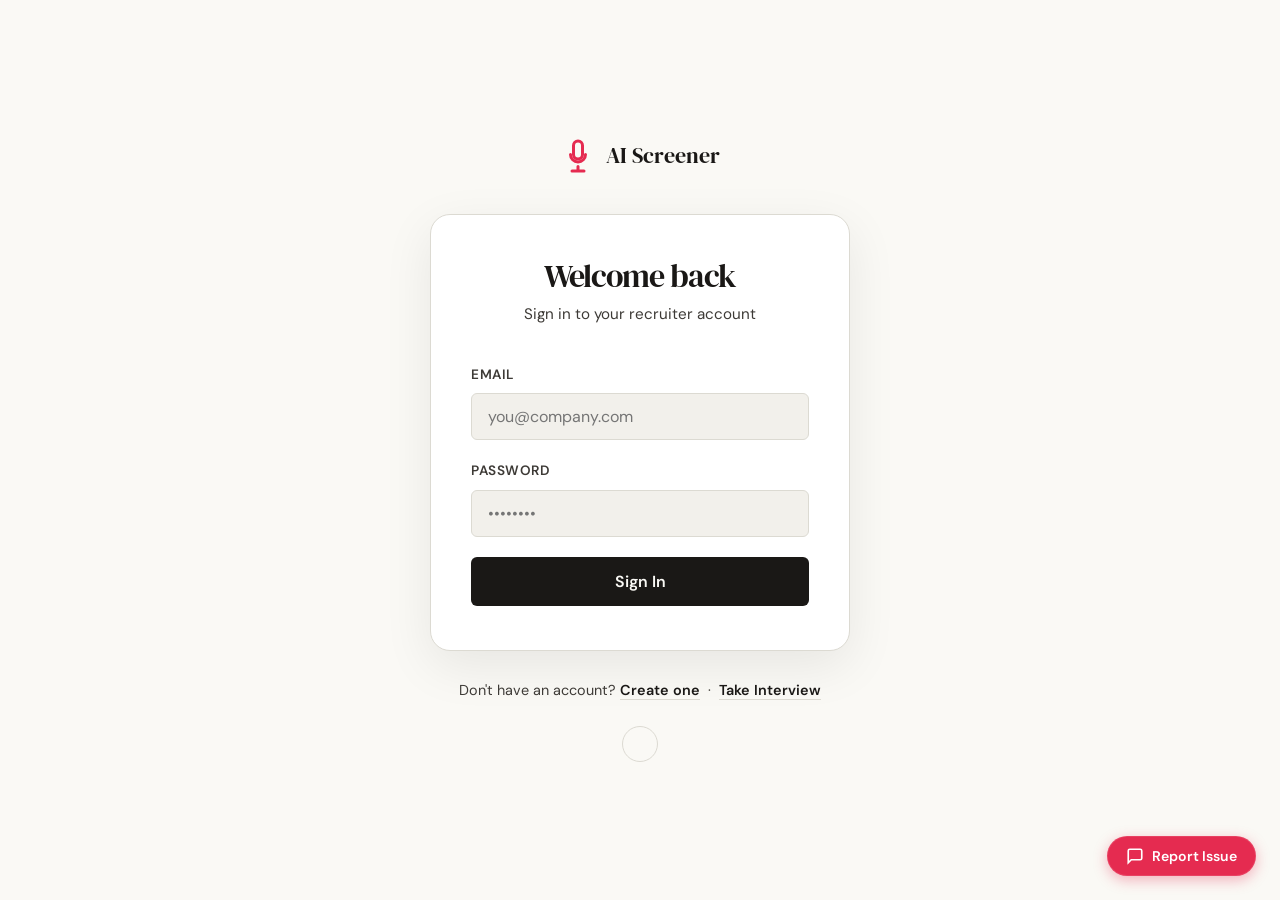
==== frontend/admin.html @ 0b4bb424 "Implement superuser admin panel, global feedback reporting system, conditional nav links, and update" ====
<!DOCTYPE html>
<html lang="en">
<head>
  <meta charset="UTF-8" />
  <meta name="viewport" content="width=device-width, initial-scale=1.0" />
  <title>System Admin Panel — AI Candidate Screener</title>
  <meta name="description" content="Overview of recruiter metrics, candidate registrations, and system feedback." />
  <link rel="preconnect" href="https://fonts.googleapis.com">
  <link rel="preconnect" href="https://fonts.gstatic.com" crossorigin>
  <link href="https://fonts.googleapis.com/css2?family=DM+Serif+Display:ital@0;1&family=DM+Sans:wght@400;500;600&display=swap" rel="stylesheet">
  <link rel="stylesheet" href="style.css" />
  <script src="js/theme.js"></script>
  <script src="js/auth.js"></script>
  <style>
    .page { position: relative; z-index: 1; min-height: 100vh; }

    /* NAV */
    .nav {
      display: flex; align-items: center; justify-content: space-between;
      padding: 1.25rem 2rem; border-bottom: 1px solid var(--border);
      background: var(--paper);
      position: sticky; top: 0; z-index: 100;
    }
    .nav-left { display: flex; align-items: center; gap: 12px; }
    .nav-logo-icon { width: 28px; height: 28px; color: var(--accent); }
    .nav-logo-icon svg { width: 100%; height: 100%; stroke-width: 2px; }
    .nav-text { font-family: var(--font-display); font-size: 1.25rem; color: var(--ink); line-height: 1; margin-bottom: 2px; }
    .nav-sub  { font-size: 0.70rem; color: var(--ink-soft); text-transform: uppercase; letter-spacing: 0.05em; font-weight: 600; }
    .nav-user { font-size: 0.88rem; font-weight: 500; color: var(--ink-soft); }

    /* MAIN */
    main { max-width: 1100px; margin: 0 auto; padding: 48px 24px 80px; }

    /* PAGE HEADER */
    .page-header {
      display: flex; align-items: flex-end; justify-content: space-between; margin-bottom: 36px; flex-wrap: wrap; gap: 16px;
    }
    .page-header h1 { margin-bottom: 4px; }
    .page-header p { font-size: 1rem; color: var(--ink-soft); }

    /* ANALYTICS GRID */
    .stats-row {
      display: grid; grid-template-columns: repeat(3, 1fr); gap: 20px; margin-bottom: 36px;
    }
    .stat-card { padding: 28px 24px; border: 1px solid var(--border); box-shadow: var(--shadow-card); background: var(--paper-card); }
    .stat-label { font-size: 0.72rem; font-weight: 600; text-transform: uppercase; letter-spacing: 0.05em; color: var(--ink-muted); margin-bottom: 8px; }
    .stat-value { font-family: var(--font-display); font-size: 2.6rem; line-height: 1; color: var(--ink); }
    .stat-sub   { font-size: 0.82rem; color: var(--ink-soft); margin-top: 8px; font-weight: 500; }

    /* TABLES & SECTIONS */
    .section-title {
      font-family: var(--font-display); font-size: 1.6rem; color: var(--ink); margin-bottom: 20px;
    }
    .table-card { overflow: hidden; background: var(--paper-card); border: 1px solid var(--border); box-shadow: var(--shadow-card); border-radius: var(--radius-md); margin-bottom: 40px; }
    
    .table-header {
      display: flex; align-items: center; justify-content: space-between;
      padding: 24px 28px; border-bottom: 1px solid var(--border);
    }
    .table-header h2 { font-size: 1.2rem; font-weight: 600; margin: 0; }
    .table-count { font-size: 0.85rem; font-weight: 500; color: var(--ink-muted); }

    .admin-table { width: 100%; border-collapse: collapse; }
    .admin-table th {
      padding: 14px 28px; text-align: left; font-size: 0.72rem; font-weight: 600;
      text-transform: uppercase; letter-spacing: 0.05em; color: var(--ink-soft);
      border-bottom: 1px solid var(--border-soft); background: var(--paper-warm);
    }
    .admin-table td {
      padding: 16px 28px; font-size: 0.95rem; color: var(--ink);
      border-bottom: 1px solid var(--border-soft);
      vertical-align: middle;
    }
    .admin-table tr:hover td { background: var(--paper-warm); }
    .admin-table tr:last-child td { border-bottom: none; }

    /* Auth loading overlay */
    #auth-loading {
      position: fixed; inset: 0; background: var(--paper);
      display: flex; align-items: center; justify-content: center;
      z-index: 999;
    }
    .auth-spinner {
      width: 40px; height: 40px; border-radius: 50%;
      border: 2px solid var(--border);
      border-top-color: var(--accent);
      animation: spin 0.8s linear infinite;
    }
  </style>
</head>
<body>
<div id="auth-loading"><div class="auth-spinner"></div></div>
<div class="page" id="main-page" style="display:none">

  <!-- NAV -->
  <nav class="nav">
    <div class="nav-left">
      <div class="nav-logo-icon">
        <svg viewBox="0 0 24 24" fill="none" class="icon"><path d="M12 14c1.66 0 3-1.34 3-3V5c0-1.66-1.34-3-3-3S9 3.34 9 5v6c0 1.66 1.34 3 3 3z"/><path d="M17 11c0 2.76-2.24 5-5 5s-5-2.24-5-5M12 19v3M8 22h8"/></svg>
      </div>
      <div>
        <div class="nav-text">AI Screener</div>
        <div class="nav-sub">System Owner Admin</div>
      </div>
    </div>
    <div style="display:flex; align-items:center; gap:16px;">
      <span class="nav-user" id="nav-user-name"></span>
      <a href="dashboard.html" class="btn btn-ghost" style="padding:10px 16px; font-size:0.85rem; font-weight:600; text-decoration:none;">Dashboard</a>
      <a href="candidates.html" class="btn btn-ghost" style="padding:10px 16px; font-size:0.85rem; font-weight:600; text-decoration:none;">Candidates</a>
      <a href="admin.html" class="btn btn-ghost" style="padding:10px 16px; font-size:0.85rem; font-weight:600; text-decoration:none; border-bottom: 2px solid var(--accent); border-radius: 0;">Admin Panel</a>
      <button onclick="logout()" class="btn btn-ghost" style="padding:10px 16px; font-size:0.85rem; display:flex; align-items:center; gap:6px;" title="Sign out">
        <svg viewBox="0 0 24 24" fill="none" class="icon" style="width:16px;height:16px;"><path d="M9 21H5a2 2 0 0 1-2-2V5a2 2 0 0 1 2-2h4"/><polyline points="16 17 21 12 16 7"/><line x1="21" y1="12" x2="9" y2="12"/></svg>
        Logout
      </button>
      <button class="theme-toggle-btn" onclick="toggleTheme()" title="Toggle Theme">
        <svg viewBox="0 0 24 24" fill="none" class="icon theme-toggle-icon"></svg>
      </button>
    </div>
  </nav>

  <main>
    <!-- Page Header -->
    <div class="page-header animate-fadeIn">
      <div>
        <h1 class="font-display">System Overview</h1>
        <p>Global analytics, recruiter client tracking, and bug/feedback resolution</p>
      </div>
    </div>

    <!-- Analytics Stats -->
    <div class="stats-row" id="stats-row">
      <div class="card stat-card animate-fadeIn">
        <div class="stat-label">Total Recruiter Clients</div>
        <div class="stat-value" id="stat-recruiters">—</div>
        <div class="stat-sub">SaaS Registrations</div>
      </div>
      <div class="card stat-card animate-fadeIn" style="animation-delay:0.1s">
        <div class="stat-label">Total Candidate Users</div>
        <div class="stat-value" id="stat-candidates">—</div>
        <div class="stat-sub">Generated Accounts</div>
      </div>
      <div class="card stat-card animate-fadeIn" style="animation-delay:0.2s">
        <div class="stat-label">Total Conducted Interviews</div>
        <div class="stat-value" id="stat-sessions">—</div>
        <div class="stat-sub">Conversational Sessions</div>
      </div>
    </div>

    <!-- Recruiter Metrics Section -->
    <div class="section-title animate-fadeIn" style="animation-delay: 0.3s;">Registered Recruiters &amp; Usage</div>
    <div class="card table-card animate-fadeIn" style="animation-delay:0.3s">
      <div class="table-header">
        <h2>Recruiter Accounts</h2>
        <span id="recruiter-count" class="table-count">0 registered</span>
      </div>
      <div id="recruiter-table-body">
        <div style="padding:40px; text-align:center;"><div class="auth-spinner" style="margin:auto; width:30px; height:30px;"></div></div>
      </div>
    </div>

    <!-- Feedback/Issues Section -->
    <div class="section-title animate-fadeIn" style="animation-delay: 0.4s;">Submitted Issues &amp; Feedback</div>
    <div class="card table-card animate-fadeIn" style="animation-delay:0.4s">
      <div class="table-header">
        <h2>Bugs &amp; Feature Feedback</h2>
        <span id="issues-count" class="table-count">0 reports</span>
      </div>
      <div id="issues-table-body">
        <div style="padding:40px; text-align:center;"><div class="auth-spinner" style="margin:auto; width:30px; height:30px;"></div></div>
      </div>
    </div>

  </main>
</div>

<script>
let currentUser = null;

async function initAdmin() {
  try {
    currentUser = await checkAuth();
    if (!currentUser.is_superuser) {
      // Access Denied for standard recruiters and candidates
      document.body.innerHTML = `
        <div style="min-height: 100vh; display: flex; align-items: center; justify-content: center; background: var(--paper); font-family: var(--font-body); padding: 20px;">
          <div style="max-width: 400px; text-align: center;">
            <h1 class="font-display" style="color: var(--danger); font-size: 2rem; margin-bottom: 12px;">Access Denied</h1>
            <p style="color: var(--ink-soft); margin-bottom: 24px;">Only the system owner (superuser) is authorized to view the admin control panel.</p>
            <a href="dashboard.html" class="btn btn-primary" style="text-decoration:none;">Go to Recruiter Dashboard</a>
          </div>
        </div>
      `;
      return;
    }
    const nameEl = document.getElementById('nav-user-name');
    if (nameEl && currentUser.full_name) {
      nameEl.textContent = currentUser.full_name;
    }
    document.getElementById('auth-loading').style.display = 'none';
    document.getElementById('main-page').style.display = 'block';

    // Load metrics and reports
    loadRecruiterMetrics();
    loadIssueReports();
  } catch (e) {
    window.location.href = 'login.html';
  }
}

function authFetch(url, options = {}) {
  const token = getToken();
  return fetch(url, {
    ...options,
    headers: {
      'Content-Type': 'application/json',
      ...(token ? { 'Authorization': `Bearer ${token}` } : {}),
      ...(options.headers || {}),
    },
  });
}

// Load recruiter list and metrics
async function loadRecruiterMetrics() {
  try {
    const res = await authFetch('/api/admin/stats');
    if (res.status === 401 || res.status === 403) { window.location.href = 'login.html'; return; }
    const data = await res.json();
    const recruiters = data.recruiters || [];

    // Sum overall analytics
    const totalRecruiters = recruiters.length;
    const totalCandidates = recruiters.reduce((sum, r) => sum + r.candidate_count, 0);
    const totalSessions = recruiters.reduce((sum, r) => sum + r.session_count, 0);

    document.getElementById('stat-recruiters').textContent = totalRecruiters;
    document.getElementById('stat-candidates').textContent = totalCandidates;
    document.getElementById('stat-sessions').textContent    = totalSessions;
    document.getElementById('recruiter-count').textContent   = `${totalRecruiters} recruiter${totalRecruiters !== 1 ? 's' : ''}`;

    const tableContainer = document.getElementById('recruiter-table-body');
    if (recruiters.length === 0) {
      tableContainer.innerHTML = `<div style="padding:40px; text-align:center; color:var(--ink-muted);">No registered recruiters found.</div>`;
      return;
    }

    const table = document.createElement('table');
    table.className = 'admin-table';
    table.innerHTML = `
      <thead>
        <tr>
          <th>Recruiter Name</th>
          <th>Company</th>
          <th>Candidate Accounts</th>
          <th>Conducted Interviews</th>
          <th>Date Joined</th>
        </tr>
      </thead>
      <tbody></tbody>`;

    const tbody = table.querySelector('tbody');
    recruiters.forEach(r => {
      const dateStr = r.created_at ? new Date(r.created_at).toLocaleDateString('en-GB', { day:'numeric', month:'short', year:'numeric' }) : '—';
      const tr = document.createElement('tr');
      tr.innerHTML = `
        <td>
          <div style="font-weight:600; color:var(--ink);">${escapeHtml(r.full_name)}</div>
          <div style="font-size:0.8rem; color:var(--ink-muted); margin-top:2px;">${escapeHtml(r.email)}</div>
        </td>
        <td><span class="pw-badge" style="font-family:inherit; font-size:inherit; font-weight:500;">${escapeHtml(r.company_name || '—')}</span></td>
        <td><strong style="color:var(--ink); font-size:1.05rem;">${r.candidate_count}</strong></td>
        <td><strong style="color:var(--ink); font-size:1.05rem;">${r.session_count}</strong></td>
        <td style="font-size:0.88rem; color:var(--ink-muted);">${dateStr}</td>
      `;
      tbody.appendChild(tr);
    });

    tableContainer.innerHTML = '';
    tableContainer.appendChild(table);
  } catch (err) {
    console.error(err);
    document.getElementById('recruiter-table-body').innerHTML = `<p style="padding:20px; color:var(--danger);">Failed to load recruiter usage statistics.</p>`;
  }
}

// Load issue reports/feedback
async function loadIssueReports() {
  try {
    const res = await authFetch('/api/admin/issues');
    if (!res.ok) throw new Error('Failed to load issues');
    const data = await res.json();
    const issues = data.issues || [];

    document.getElementById('issues-count').textContent = `${issues.length} report${issues.length !== 1 ? 's' : ''}`;

    const tableContainer = document.getElementById('issues-table-body');
    if (issues.length === 0) {
      tableContainer.innerHTML = `<div style="padding:40px; text-align:center; color:var(--ink-muted);">No issue reports or feedback submitted yet.</div>`;
      return;
    }

    const table = document.createElement('table');
    table.className = 'admin-table';
    table.innerHTML = `
      <thead>
        <tr>
          <th>Reporter</th>
          <th>Role</th>
          <th>Description &amp; Feedback</th>
          <th>Status</th>
          <th style="text-align:right">Action</th>
        </tr>
      </thead>
      <tbody></tbody>`;

    const tbody = table.querySelector('tbody');
    issues.forEach(i => {
      const dateStr = i.created_at ? new Date(i.created_at).toLocaleDateString('en-GB', { day:'numeric', month:'short', hour:'2-digit', minute:'2-digit' }) : '—';
      const tr = document.createElement('tr');
      
      const roleBadge = i.role === 'recruiter' 
        ? `<span class="badge badge-purple">Recruiter</span>`
        : `<span class="badge badge-grey">Candidate</span>`;
      
      const statusBadge = i.status === 'resolved'
        ? `<span class="badge badge-green">✓ Resolved</span>`
        : i.status === 'in_progress'
        ? `<span class="badge badge-amber">⚠ In Progress</span>`
        : `<span class="badge badge-amber" style="background:rgba(229, 43, 80, 0.1); color:var(--accent); border-color:rgba(229, 43, 80, 0.2);">● Open</span>`;

      const actions = i.status === 'resolved'
        ? `<span style="font-size:0.85rem; color:var(--ink-muted); font-weight:600;">Resolved</span>`
        : `
          <div style="display:flex; justify-content:flex-end; gap:8px;">
            ${i.status === 'open' ? `<button onclick="updateIssue('${i.id}', 'in_progress')" class="btn btn-ghost" style="padding:4px 8px; font-size:0.75rem;">Set Progress</button>` : ''}
            <button onclick="updateIssue('${i.id}', 'resolved')" class="btn btn-primary" style="padding:4px 8px; font-size:0.75rem; background:var(--accent-green);">Resolve</button>
          </div>
        `;

      tr.innerHTML = `
        <td>
          <div style="font-weight:600; color:var(--ink);">${escapeHtml(i.reporter_name || 'Anonymous')}</div>
          <div style="font-size:0.78rem; color:var(--ink-muted); margin-top:2px;">${escapeHtml(i.reporter_email || '—')}</div>
          <div style="font-size:0.72rem; color:var(--ink-faint); margin-top:2px;">${dateStr}</div>
        </td>
        <td>${roleBadge}</td>
        <td style="max-width:320px; font-size:0.9rem; line-height:1.5; color:var(--ink-soft); word-break:break-word;">${escapeHtml(i.description)}</td>
        <td>${statusBadge}</td>
        <td style="text-align:right">${actions}</td>
      `;
      tbody.appendChild(tr);
    });

    tableContainer.innerHTML = '';
    tableContainer.appendChild(table);
  } catch (err) {
    console.error(err);
    document.getElementById('issues-table-body').innerHTML = `<p style="padding:20px; color:var(--danger);">Failed to load reported feedback.</p>`;
  }
}

// Update issue status
async function updateIssue(id, status) {
  try {
    const res = await authFetch(`/api/admin/issues/${id}/status`, {
      method: 'POST',
      body: JSON.stringify({ status })
    });
    if (!res.ok) throw new Error('Status update failed');
    loadIssueReports();
  } catch (err) {
    alert('Failed to update issue status: ' + err.message);
  }
}

function escapeHtml(text) {
  return (text || '').replace(/&/g,'&amp;').replace(/</g,'&lt;').replace(/>/g,'&gt;');
}

// Boot
initAdmin();
</script>
<script src="js/feedback.js"></script>
</body>
</html>
---- frontend/style.css ----
/* ============================================================
   AI Candidate Screener — Editorial Parchment Theme
   Premium, Minimal, Elegant Design
   ============================================================ */

/* --- CSS Variables --- */
:root {
  /* Colors - Light Mode / "Editorial Parchment" Default */
  --ink: #1a1816;
  --ink-soft: #3d3a36;
  --ink-muted: #6b6357;
  --ink-faint: #9a9088;
  --paper: #faf9f5;
  --paper-warm: #f2f0eb;
  --paper-card: #ffffff; /* Brightened slightly for premium contrast against paper */
  --accent: #E52b50;
  --accent-light: #fdecea;
  --danger: #c0392b;
  --danger-light: #fdecea;
  --border: #dcdad2;
  --border-soft: #e8e6df;
  
  --accent-green: #2B7A50;
  --accent-amber: #B87333;

  /* Fonts */
  --font-display: 'DM Serif Display', Georgia, serif;
  --font-body: 'DM Sans', -apple-system, blinkmacsystemfont, system-ui, sans-serif;

  /* Sizing */
  --max-width: 1200px;
  --auth-width: 440px;

  /* Spacing */
  --radius-sm: 6px;
  --radius-md: 12px;
  --radius-lg: 20px;
  --radius-full: 9999px;

  /* Shadows - Elegant & Soft */
  --shadow-card: 0 10px 40px rgba(0, 0, 0, 0.04);
  --shadow-hover: 0 15px 50px rgba(0, 0, 0, 0.08);

  --transition: all 0.3s cubic-bezier(0.25, 0.8, 0.25, 1);
}

html[data-theme="dark"] {
  /* Colors - Dark Mode / "Midnight Parchment" */
  --ink: #e6e4dd;
  --ink-soft: #d4d1ca;
  --ink-muted: #a3a099;
  --ink-faint: #7a7670;
  --paper: #1c1b19;
  --paper-warm: #282624;
  --paper-card: #22201e;
  --accent: #E52b50;
  --accent-light: #5a2d3a;
  --danger: #e74c3c;
  --danger-light: #5a2420;
  --border: #3d3a36;
  --border-soft: #4a4540;
  
  --accent-green: #3ab575;
  --accent-amber: #d99341;
  
  --shadow-card: 0 10px 40px rgba(0, 0, 0, 0.2);
  --shadow-hover: 0 15px 50px rgba(0, 0, 0, 0.3);
}

/* Theme Toggle Button */
.theme-toggle-btn {
  background: transparent;
  border: 1px solid var(--border);
  color: var(--ink);
  width: 36px;
  height: 36px;
  border-radius: 50%;
  display: flex;
  align-items: center;
  justify-content: center;
  cursor: pointer;
  transition: var(--transition);
}
.theme-toggle-btn:hover {
  background: var(--paper-warm);
}
.theme-toggle-icon {
  width: 18px;
  height: 18px;
}

/* --- Reset & Base --- */
*, *::before, *::after { box-sizing: border-box; margin: 0; padding: 0; }

html { scroll-behavior: smooth; }

body {
  font-family: var(--font-body);
  background-color: var(--paper);
  color: var(--ink);
  line-height: 1.6;
  min-height: 100vh;
  line-height: 1.6;
  -webkit-font-smoothing: antialiased;
  -moz-osx-font-smoothing: grayscale;
  transition: background-color 0.3s, color 0.3s;
}

/* --- Typography --- */
h1, h2, .font-display { 
  font-family: var(--font-display); 
  font-weight: 400; 
  letter-spacing: -0.03em; 
}
h1 { font-size: clamp(2.5rem, 5vw, 4rem); line-height: 1.1; font-weight: 500; color: var(--ink); }
h2 { font-size: clamp(1.75rem, 3vw, 2.5rem); line-height: 1.2; font-weight: 500; }
h3 { font-size: 1.4rem; font-weight: 500; }
p  { color: var(--ink-soft); line-height: 1.7; }

.gradient-text {
  /* Removed gradient for premium editorial feel */
  color: var(--ink);
}

/* Icons styling */
.icon {
  width: 1.2em;
  height: 1.2em;
  stroke-width: 1.5;
  fill: none;
  stroke: currentColor;
  stroke-linecap: round;
  stroke-linejoin: round;
}

/* --- Cards --- */
.glass-card, .card {
  background: var(--paper-card);
  border: 1px solid var(--border);
  border-radius: var(--radius-md);
  box-shadow: var(--shadow-card);
  transition: var(--transition);
  padding: 32px;
}

/* --- Buttons --- */
.btn {
  display: inline-flex;
  align-items: center;
  justify-content: center;
  gap: 10px;
  padding: 0.75rem 1.75rem;
  border-radius: var(--radius-md);
  font-family: var(--font-body);
  font-size: 0.95rem;
  font-weight: 600;
  cursor: pointer;
  border: none;
  transition: var(--transition);
  text-decoration: none;
  white-space: nowrap;
  letter-spacing: 0.3px;
}

.btn-primary {
  background: var(--accent);
  color: #fff;
  font-weight: 700;
}
.btn-primary:hover:not(:disabled) {
  background: #d61e3f;
  transform: translateY(-2px);
  box-shadow: 0 8px 24px rgba(229, 43, 80, 0.3);
}
.btn-primary:disabled {
  opacity: 0.5;
  cursor: not-allowed;
  transform: none;
}

.btn-ghost {
  background: transparent;
  color: var(--ink-soft);
  border: 1px solid var(--border);
}
.btn-ghost:hover { 
  border-color: var(--ink); 
  color: var(--ink); 
}

.btn-danger {
  background: transparent;
  color: var(--danger);
  border: 1px solid var(--danger-light);
}
.btn-danger:hover { 
  background: var(--danger); 
  color: #fff;
}

/* --- Inputs --- */
.input {
  width: 100%;
  background: var(--paper-card);
  border: 1.5px solid var(--border);
  border-radius: var(--radius-md);
  padding: 1rem 1.2rem;
  color: var(--ink);
  font-family: var(--font-body);
  font-size: 0.95rem;
  outline: none;
  transition: var(--transition);
}
.input::placeholder { color: var(--ink-faint); font-weight: 500; }
.input:focus {
  border-color: var(--accent);
  box-shadow: 0 0 0 4px var(--accent-light);
  background: var(--paper-card);
}

/* --- Badges --- */
.badge {
  display: inline-flex;
  align-items: center;
  gap: 6px;
  padding: 0.35rem 0.85rem;
  border-radius: var(--radius-full);
  font-size: 0.75rem;
  font-weight: 600;
  letter-spacing: 0.05em;
  text-transform: uppercase;
}
.badge-green  { background: rgba(43, 122, 80, 0.1); color: var(--accent-green); border: 1px solid rgba(43, 122, 80, 0.2); }
.badge-red    { background: var(--danger-light); color: var(--danger); border: 1px solid rgba(192, 57, 43, 0.2); }
.badge-amber  { background: rgba(184, 115, 51, 0.1); color: var(--accent-amber); border: 1px solid rgba(184, 115, 51, 0.2); }
.badge-purple { background: var(--accent-light); color: var(--accent); border: 1px solid rgba(229, 43, 80, 0.2); }
.badge-grey   { background: var(--paper-warm); color: var(--ink-muted); border: 1px solid var(--border); }

/* --- Scrollbar --- */
::-webkit-scrollbar { width: 6px; }
::-webkit-scrollbar-track { background: var(--paper); }
::-webkit-scrollbar-thumb { background: var(--border); border-radius: 10px; }
::-webkit-scrollbar-thumb:hover { background: var(--ink-soft); }

/* --- Animations --- */
@keyframes fadeIn {
  from { opacity: 0; transform: translateY(12px); }
  to   { opacity: 1; transform: translateY(0); }
}

@keyframes fadeInLeft {
  from { opacity: 0; transform: translateX(-16px); }
  to   { opacity: 1; transform: translateX(0); }
}

@keyframes fadeInRight {
  from { opacity: 0; transform: translateX(16px); }
  to   { opacity: 1; transform: translateX(0); }
}

@keyframes spin {
  to { transform: rotate(360deg); }
}

@keyframes shimmer {
  from { background-position: -200% 0; }
  to   { background-position: 200% 0; }
}

.animate-fadeIn { animation: fadeIn 0.4s ease forwards; }

/* Custom Pulse Ring (sleek, precise) */
@keyframes pulse-ring {
  0%   { transform: scale(1);   opacity: 0.6; }
  100% { transform: scale(1.6); opacity: 0; }
}

/* Elegant wave animation */
@keyframes wave-bar {
  0%, 100% { transform: scaleY(0.4); }
  50%       { transform: scaleY(1); }
}
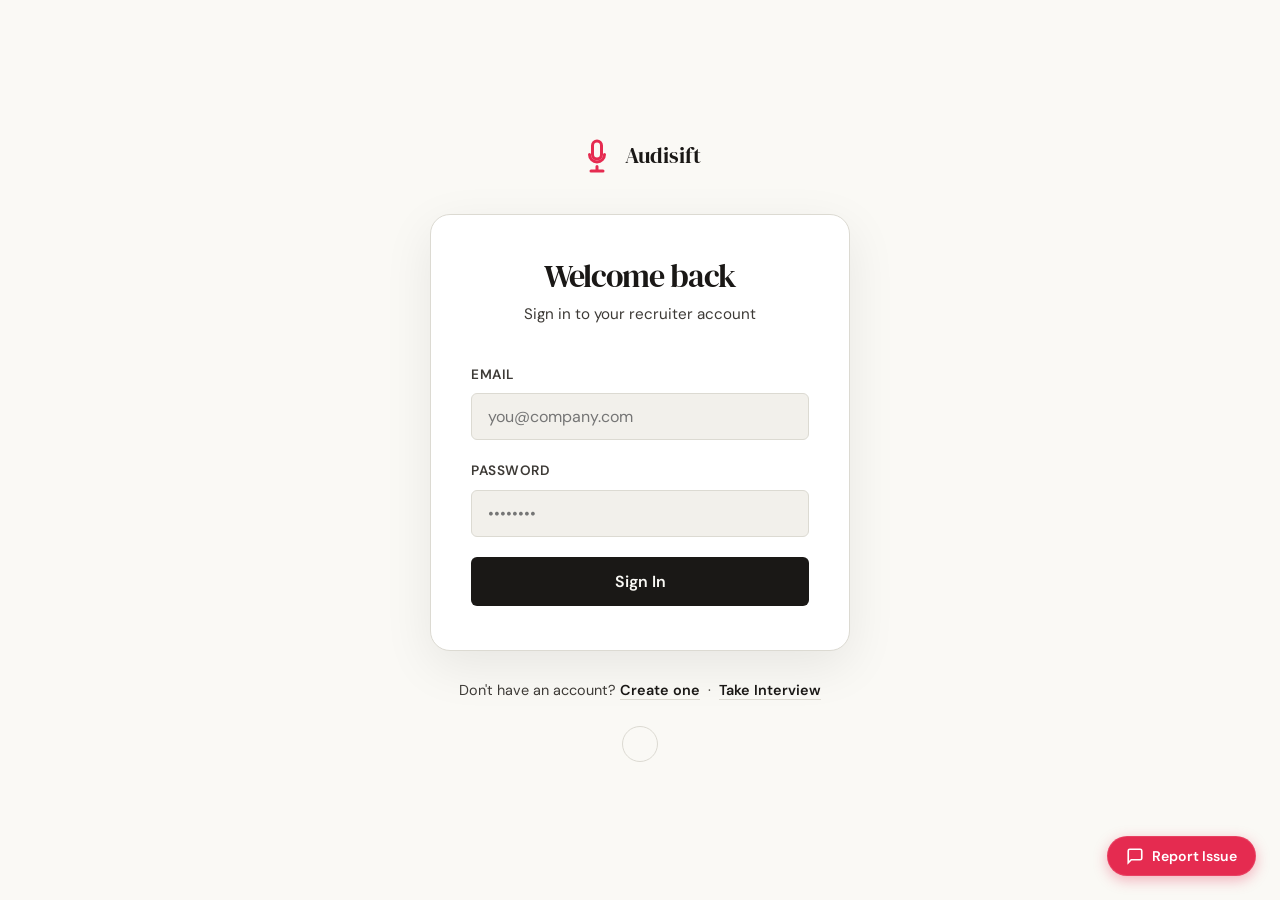
==== commit d0564e78: "rebrand: Rename project from AI Candidate Screener to Audisift" ====
--- a/frontend/admin.html
+++ b/frontend/admin.html
@@ -3,7 +3,7 @@
 <head>
   <meta charset="UTF-8" />
   <meta name="viewport" content="width=device-width, initial-scale=1.0" />
-  <title>System Admin Panel — AI Candidate Screener</title>
+  <title>System Admin Panel — Audisift</title>
   <meta name="description" content="Overview of recruiter metrics, candidate registrations, and system feedback." />
   <link rel="preconnect" href="https://fonts.googleapis.com">
   <link rel="preconnect" href="https://fonts.gstatic.com" crossorigin>
@@ -99,7 +99,7 @@
         <svg viewBox="0 0 24 24" fill="none" class="icon"><path d="M12 14c1.66 0 3-1.34 3-3V5c0-1.66-1.34-3-3-3S9 3.34 9 5v6c0 1.66 1.34 3 3 3z"/><path d="M17 11c0 2.76-2.24 5-5 5s-5-2.24-5-5M12 19v3M8 22h8"/></svg>
       </div>
       <div>
-        <div class="nav-text">AI Screener</div>
+        <div class="nav-text">Audisift</div>
         <div class="nav-sub">System Owner Admin</div>
       </div>
     </div>
--- a/frontend/style.css
+++ b/frontend/style.css
@@ -1,5 +1,5 @@
 /* ============================================================
-   AI Candidate Screener — Editorial Parchment Theme
+   Audisift — Editorial Parchment Theme
    Premium, Minimal, Elegant Design
    ============================================================ */
 
